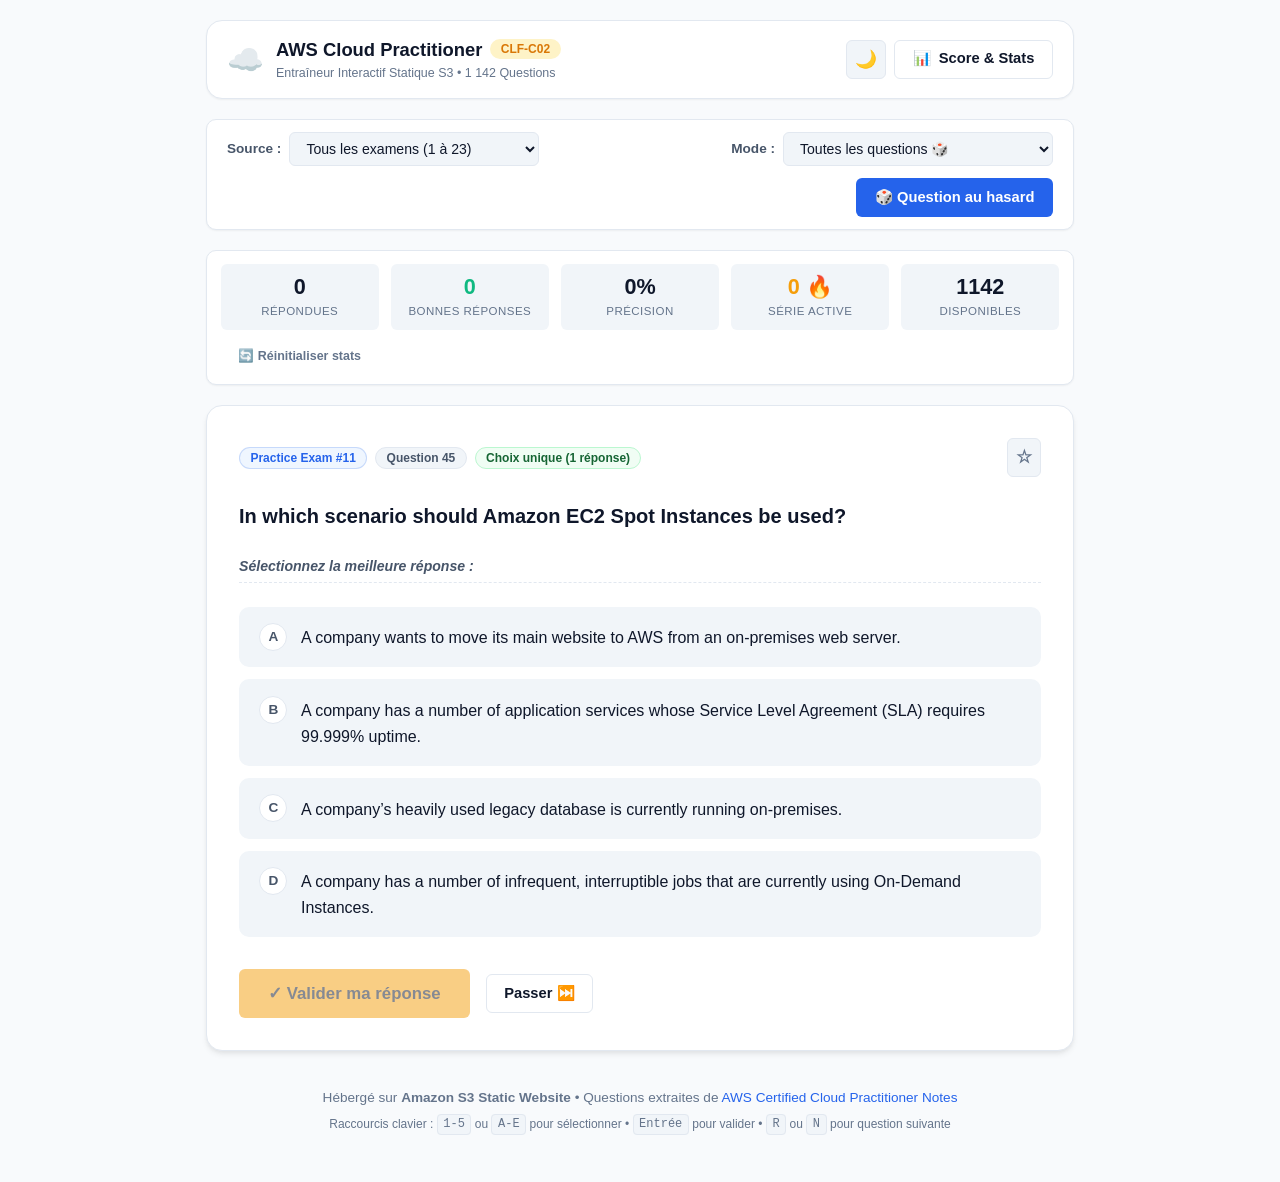
==== index.html @ acb63a07 "Initial commit: AWS Certified Cloud Practitioner Quiz (S3 Static Website)" ====
<!DOCTYPE html>
<html lang="fr">
<head>
  <meta charset="UTF-8">
  <meta name="viewport" content="width=device-width, initial-scale=1.0">
  <title>AWS Certified Cloud Practitioner - Quiz de Révision S3</title>
  <link rel="icon" href="data:image/svg+xml,<svg xmlns='http://www.w3.org/2000/svg' viewBox='0 0 100 100'><text y='.9em' font-size='90'>☁️</text></svg>">
  <link rel="stylesheet" href="style.css">
</head>
<body>
  <div class="app-container">
    <!-- Header -->
    <header class="navbar">
      <div class="brand">
        <div class="logo-icon">☁️</div>
        <div>
          <div class="brand-title">AWS Cloud Practitioner <span class="badge badge-accent">CLF-C02</span></div>
          <div class="brand-subtitle">Entraîneur Interactif Statique S3 • 1 142 Questions</div>
        </div>
      </div>
      <div class="nav-controls">
        <button id="theme-toggle" class="btn btn-icon" title="Changer le thème" aria-label="Changer de thème">
          <span id="theme-icon">🌙</span>
        </button>
        <button id="stats-toggle" class="btn btn-outline" title="Afficher les statistiques">
          📊 <span class="nav-btn-text">Score & Stats</span>
        </button>
      </div>
    </header>

    <!-- Filter & Mode Bar -->
    <section class="toolbar">
      <div class="toolbar-group">
        <label for="exam-select" class="toolbar-label">Source :</label>
        <select id="exam-select" class="form-select">
          <option value="all">Tous les examens (1 à 23)</option>
          <!-- Will be filled dynamically -->
        </select>
      </div>

      <div class="toolbar-group">
        <label for="filter-mode" class="toolbar-label">Mode :</label>
        <select id="filter-mode" class="form-select">
          <option value="all">Toutes les questions 🎲</option>
          <option value="unseen">Questions non vues uniquement 🆕</option>
          <option value="mistakes">Questions à revoir (Erreurs) ❌</option>
          <option value="bookmarks">Questions favorites (⭐)</option>
        </select>
      </div>

      <div class="toolbar-actions">
        <button id="btn-next-random" class="btn btn-primary" title="Tirer une nouvelle question au hasard (Raccourci: R ou N)">
          🎲 Question au hasard
        </button>
      </div>
    </section>

    <!-- Stats Drawer / Modal Banner -->
    <div id="stats-banner" class="stats-banner">
      <div class="stat-card">
        <div class="stat-val" id="stat-total">0</div>
        <div class="stat-label">Répondues</div>
      </div>
      <div class="stat-card">
        <div class="stat-val stat-success" id="stat-correct">0</div>
        <div class="stat-label">Bonnes réponses</div>
      </div>
      <div class="stat-card">
        <div class="stat-val" id="stat-accuracy">0%</div>
        <div class="stat-label">Précision</div>
      </div>
      <div class="stat-card">
        <div class="stat-val stat-warning" id="stat-streak">0 🔥</div>
        <div class="stat-label">Série active</div>
      </div>
      <div class="stat-card">
        <div class="stat-val" id="stat-remaining">1 142</div>
        <div class="stat-label">Disponibles</div>
      </div>
      <div class="stat-actions">
        <button id="btn-reset-stats" class="btn btn-sm btn-ghost" title="Remettre à zéro les compteurs">
          🔄 Réinitialiser stats
        </button>
      </div>
    </div>

    <!-- Main Question Card -->
    <main class="main-content">
      <div id="question-card" class="card">
        <!-- Question Meta -->
        <div class="question-header">
          <div class="question-badges">
            <span id="badge-exam" class="badge badge-primary">Exam #1</span>
            <span id="badge-number" class="badge badge-secondary">Question 1</span>
            <span id="badge-type" class="badge badge-info">Choix unique</span>
          </div>
          <div class="question-tools">
            <button id="btn-bookmark" class="btn btn-icon btn-ghost" title="Ajouter aux favoris">
              <span id="bookmark-icon">☆</span>
            </button>
          </div>
        </div>

        <!-- Question Prompt -->
        <h1 id="question-text" class="question-text">
          Chargement de la question...
        </h1>

        <!-- Hint / Choice Instruction -->
        <div id="choice-instruction" class="choice-instruction">
          Sélectionnez la meilleure réponse :
        </div>

        <!-- Options List -->
        <div id="options-container" class="options-container">
          <!-- Options injected via JavaScript -->
        </div>

        <!-- Action Button Bar -->
        <div class="card-footer">
          <button id="btn-submit" class="btn btn-accent btn-lg" disabled>
            ✓ Valider ma réponse
          </button>
          <button id="btn-skip" class="btn btn-outline" title="Passer directement à une autre question">
            Passer ⏭️
          </button>
        </div>

        <!-- Result & Feedback Box (hidden before submit) -->
        <div id="feedback-panel" class="feedback-panel hidden">
          <div id="feedback-header" class="feedback-header">
            <!-- Injected via JS -->
          </div>

          <div id="feedback-explanation" class="feedback-explanation hidden">
            <!-- Explanation text -->
          </div>

          <!-- Deep dive links (Approfondir le sujet) -->
          <div class="deep-dive-section">
            <div class="deep-dive-title">
              <span>📖</span>
              <strong>Approfondir et réviser la notion :</strong>
            </div>
            <div id="deep-dive-links" class="deep-dive-links">
              <!-- Resource links injected via JS -->
            </div>
          </div>

          <div class="feedback-actions">
            <button id="btn-next-after-feedback" class="btn btn-primary btn-lg">
              Question suivante au hasard 🎲
            </button>
          </div>
        </div>
      </div>
    </main>

    <!-- Footer -->
    <footer class="footer">
      <p>
        Hébergé sur <strong>Amazon S3 Static Website</strong> • Questions extraites de
        <a href="https://github.com/kananinirav/AWS-Certified-Cloud-Practitioner-Notes/blob/master/practice-exam/exams.md" target="_blank" rel="noopener noreferrer">AWS Certified Cloud Practitioner Notes</a>
      </p>
      <p class="footer-sub">
        Raccourcis clavier : <code>1-5</code> ou <code>A-E</code> pour sélectionner • <code>Entrée</code> pour valider • <code>R</code> ou <code>N</code> pour question suivante
      </p>
    </footer>
  </div>

  <!-- Load Dataset (Script tag ensures instant offline/file:// support) -->
  <script src="questions.js"></script>
  <!-- Load App Logic -->
  <script src="app.js"></script>
</body>
</html>
---- style.css ----
/* ==========================================================================
   AWS Certified Cloud Practitioner Quiz - S3 Static Website Styles
   ========================================================================== */

:root {
  --font-family: -apple-system, BlinkMacSystemFont, "Segoe UI", Roboto, Helvetica, Arial, sans-serif;
  
  /* Color Palette - Light Theme */
  --bg-primary: #f8fafc;
  --bg-surface: #ffffff;
  --bg-subtle: #f1f5f9;
  --bg-card: #ffffff;
  --text-main: #0f172a;
  --text-secondary: #475569;
  --text-muted: #64748b;
  
  --aws-navy: #1e293b;
  --aws-orange: #f59e0b;
  --aws-orange-dark: #d97706;
  --aws-orange-light: #fef3c7;
  --primary: #2563eb;
  --primary-hover: #1d4ed8;
  --primary-subtle: #eff6ff;
  
  --success: #10b981;
  --success-bg: #ecfdf5;
  --success-border: #6ee7b7;
  --danger: #ef4444;
  --danger-bg: #fef2f2;
  --danger-border: #fca5a5;
  --warning: #f59e0b;
  --warning-bg: #fffbeb;
  
  --border-color: #e2e8f0;
  --border-focus: #3b82f6;
  --shadow-sm: 0 1px 2px 0 rgba(0, 0, 0, 0.05);
  --shadow-md: 0 4px 6px -1px rgba(0, 0, 0, 0.08), 0 2px 4px -1px rgba(0, 0, 0, 0.04);
  --shadow-lg: 0 10px 15px -3px rgba(0, 0, 0, 0.08), 0 4px 6px -2px rgba(0, 0, 0, 0.04);
  --radius-sm: 6px;
  --radius-md: 10px;
  --radius-lg: 16px;
}

[data-theme="dark"] {
  --bg-primary: #0b0f19;
  --bg-surface: #111827;
  --bg-subtle: #1f2937;
  --bg-card: #151d2e;
  --text-main: #f3f4f6;
  --text-secondary: #9ca3af;
  --text-muted: #6b7280;
  
  --aws-navy: #0f172a;
  --border-color: #2e384d;
  --border-focus: #60a5fa;
  --primary-subtle: #1e293b;
  --success-bg: rgba(16, 185, 129, 0.15);
  --success-border: rgba(16, 185, 129, 0.4);
  --danger-bg: rgba(239, 68, 68, 0.15);
  --danger-border: rgba(239, 68, 68, 0.4);
  --warning-bg: rgba(245, 158, 11, 0.15);
}

* {
  box-sizing: border-box;
  margin: 0;
  padding: 0;
}

body {
  font-family: var(--font-family);
  background-color: var(--bg-primary);
  color: var(--text-main);
  line-height: 1.6;
  min-height: 100vh;
  transition: background-color 0.25s ease, color 0.25s ease;
}

.app-container {
  max-width: 900px;
  margin: 0 auto;
  padding: 1.25rem 1rem 3rem 1rem;
  display: flex;
  flex-direction: column;
  gap: 1.25rem;
}

/* ==========================================================================
   Header & Navbar
   ========================================================================== */
.navbar {
  display: flex;
  justify-content: space-between;
  align-items: center;
  padding: 0.85rem 1.25rem;
  background-color: var(--bg-surface);
  border: 1px solid var(--border-color);
  border-radius: var(--radius-lg);
  box-shadow: var(--shadow-sm);
}

.brand {
  display: flex;
  align-items: center;
  gap: 0.75rem;
}

.logo-icon {
  font-size: 1.85rem;
  line-height: 1;
}

.brand-title {
  font-size: 1.15rem;
  font-weight: 700;
  display: flex;
  align-items: center;
  gap: 0.5rem;
  color: var(--text-main);
}

.brand-subtitle {
  font-size: 0.78rem;
  color: var(--text-muted);
}

.nav-controls {
  display: flex;
  gap: 0.5rem;
  align-items: center;
}

/* ==========================================================================
   Toolbar (Exam Selector & Filter Mode)
   ========================================================================== */
.toolbar {
  display: flex;
  flex-wrap: wrap;
  align-items: center;
  justify-content: space-between;
  gap: 0.75rem;
  padding: 0.75rem 1.25rem;
  background-color: var(--bg-surface);
  border: 1px solid var(--border-color);
  border-radius: var(--radius-md);
  box-shadow: var(--shadow-sm);
}

.toolbar-group {
  display: flex;
  align-items: center;
  gap: 0.5rem;
}

.toolbar-label {
  font-size: 0.85rem;
  font-weight: 600;
  color: var(--text-secondary);
}

.form-select {
  background-color: var(--bg-subtle);
  color: var(--text-main);
  border: 1px solid var(--border-color);
  border-radius: var(--radius-sm);
  padding: 0.45rem 0.75rem;
  font-size: 0.88rem;
  outline: none;
  cursor: pointer;
  transition: border-color 0.2s;
}

.form-select:focus {
  border-color: var(--border-focus);
}

.toolbar-actions {
  margin-left: auto;
}

/* ==========================================================================
   Stats Banner
   ========================================================================== */
.stats-banner {
  display: grid;
  grid-template-columns: repeat(auto-fit, minmax(130px, 1fr));
  gap: 0.75rem;
  padding: 0.85rem;
  background-color: var(--bg-surface);
  border: 1px solid var(--border-color);
  border-radius: var(--radius-md);
  box-shadow: var(--shadow-sm);
}

.stat-card {
  background-color: var(--bg-subtle);
  border-radius: var(--radius-sm);
  padding: 0.6rem 0.75rem;
  text-align: center;
}

.stat-val {
  font-size: 1.35rem;
  font-weight: 800;
  line-height: 1.2;
}

.stat-label {
  font-size: 0.72rem;
  text-transform: uppercase;
  letter-spacing: 0.04em;
  color: var(--text-muted);
  margin-top: 0.15rem;
}

.stat-success {
  color: var(--success);
}

.stat-warning {
  color: var(--warning);
}

.stat-actions {
  display: flex;
  align-items: center;
  justify-content: center;
}

/* ==========================================================================
   Main Question Card
   ========================================================================== */
.card {
  background-color: var(--bg-card);
  border: 1px solid var(--border-color);
  border-radius: var(--radius-lg);
  padding: 2rem;
  box-shadow: var(--shadow-md);
  display: flex;
  flex-direction: column;
  gap: 1.5rem;
  position: relative;
  transition: transform 0.2s ease;
}

.question-header {
  display: flex;
  justify-content: space-between;
  align-items: center;
}

.question-badges {
  display: flex;
  flex-wrap: wrap;
  gap: 0.5rem;
}

.badge {
  display: inline-flex;
  align-items: center;
  font-size: 0.75rem;
  font-weight: 600;
  padding: 0.25rem 0.65rem;
  border-radius: 9999px;
  line-height: 1;
}

.badge-primary {
  background-color: var(--primary-subtle);
  color: var(--primary);
  border: 1px solid rgba(37, 99, 235, 0.2);
}

.badge-secondary {
  background-color: var(--bg-subtle);
  color: var(--text-secondary);
  border: 1px solid var(--border-color);
}

.badge-info {
  background-color: #f0fdf4;
  color: #166534;
  border: 1px solid #bbf7d0;
}

[data-theme="dark"] .badge-info {
  background-color: rgba(22, 101, 52, 0.3);
  color: #86efac;
  border-color: rgba(134, 239, 172, 0.3);
}

.badge-accent {
  background-color: var(--aws-orange-light);
  color: var(--aws-orange-dark);
  font-weight: 700;
}

[data-theme="dark"] .badge-accent {
  background-color: rgba(245, 158, 11, 0.2);
  color: #fbbf24;
}

.question-text {
  font-size: 1.25rem;
  font-weight: 600;
  line-height: 1.5;
  color: var(--text-main);
}

.choice-instruction {
  font-size: 0.88rem;
  font-weight: 600;
  color: var(--text-secondary);
  font-style: italic;
  padding-bottom: 0.25rem;
  border-bottom: 1px dashed var(--border-color);
}

/* ==========================================================================
   Options Container
   ========================================================================== */
.options-container {
  display: flex;
  flex-direction: column;
  gap: 0.75rem;
}

.option-item {
  display: flex;
  align-items: flex-start;
  gap: 0.85rem;
  padding: 0.9rem 1.15rem;
  background-color: var(--bg-subtle);
  border: 2px solid transparent;
  border-radius: var(--radius-md);
  cursor: pointer;
  transition: all 0.2s ease;
  user-select: none;
}

.option-item:hover:not(.locked) {
  background-color: var(--primary-subtle);
  border-color: rgba(37, 99, 235, 0.3);
}

.option-item.selected {
  background-color: var(--primary-subtle);
  border-color: var(--primary);
}

/* Correct / Wrong States After Validation */
.option-item.correct {
  background-color: var(--success-bg) !important;
  border-color: var(--success) !important;
  color: var(--text-main);
}

.option-item.wrong {
  background-color: var(--danger-bg) !important;
  border-color: var(--danger) !important;
  color: var(--text-main);
}

.option-letter {
  display: inline-flex;
  align-items: center;
  justify-content: center;
  width: 28px;
  height: 28px;
  min-width: 28px;
  border-radius: 50%;
  background-color: var(--bg-surface);
  border: 1px solid var(--border-color);
  font-size: 0.85rem;
  font-weight: 700;
  color: var(--text-secondary);
  transition: all 0.2s ease;
}

.option-item.selected .option-letter {
  background-color: var(--primary);
  color: #ffffff;
  border-color: var(--primary);
}

.option-item.correct .option-letter {
  background-color: var(--success);
  color: #ffffff;
  border-color: var(--success);
}

.option-item.wrong .option-letter {
  background-color: var(--danger);
  color: #ffffff;
  border-color: var(--danger);
}

.option-content {
  flex: 1;
  font-size: 1rem;
  padding-top: 0.15rem;
}

.option-indicator {
  font-size: 1.1rem;
  font-weight: bold;
}

/* ==========================================================================
   Buttons & Controls
   ========================================================================== */
.btn {
  display: inline-flex;
  align-items: center;
  justify-content: center;
  gap: 0.5rem;
  padding: 0.6rem 1.1rem;
  font-size: 0.92rem;
  font-weight: 600;
  border-radius: var(--radius-sm);
  border: 1px solid transparent;
  cursor: pointer;
  transition: all 0.2s ease;
  line-height: 1.2;
}

.btn:disabled {
  opacity: 0.5;
  cursor: not-allowed;
}

.btn-primary {
  background-color: var(--primary);
  color: #ffffff;
}

.btn-primary:hover:not(:disabled) {
  background-color: var(--primary-hover);
}

.btn-accent {
  background-color: var(--aws-orange);
  color: #0f172a;
}

.btn-accent:hover:not(:disabled) {
  background-color: var(--aws-orange-dark);
  color: #ffffff;
}

.btn-outline {
  background-color: transparent;
  border-color: var(--border-color);
  color: var(--text-main);
}

.btn-outline:hover:not(:disabled) {
  background-color: var(--bg-subtle);
  border-color: var(--text-secondary);
}

.btn-ghost {
  background-color: transparent;
  color: var(--text-muted);
}

.btn-ghost:hover:not(:disabled) {
  color: var(--text-main);
  background-color: var(--bg-subtle);
}

.btn-icon {
  padding: 0.5rem;
  border-radius: var(--radius-sm);
  font-size: 1.1rem;
  background-color: var(--bg-subtle);
  border: 1px solid var(--border-color);
}

.btn-lg {
  padding: 0.85rem 1.75rem;
  font-size: 1.05rem;
}

.btn-sm {
  padding: 0.35rem 0.65rem;
  font-size: 0.78rem;
}

.card-footer {
  display: flex;
  align-items: center;
  gap: 1rem;
  margin-top: 0.5rem;
}

/* ==========================================================================
   Feedback Panel & Deep Dive Section
   ========================================================================== */
.feedback-panel {
  margin-top: 1rem;
  padding: 1.5rem;
  background-color: var(--bg-subtle);
  border: 1px solid var(--border-color);
  border-radius: var(--radius-md);
  display: flex;
  flex-direction: column;
  gap: 1.25rem;
  animation: fadeIn 0.3s ease;
}

@keyframes fadeIn {
  from { opacity: 0; transform: translateY(6px); }
  to { opacity: 1; transform: translateY(0); }
}

.feedback-header {
  font-size: 1.15rem;
  font-weight: 700;
  display: flex;
  align-items: center;
  gap: 0.6rem;
}

.feedback-header.success {
  color: var(--success);
}

.feedback-header.error {
  color: var(--danger);
}

.feedback-explanation {
  background-color: var(--bg-surface);
  border: 1px solid var(--border-color);
  border-left: 4px solid var(--primary);
  border-radius: var(--radius-sm);
  padding: 1rem 1.25rem;
  font-size: 0.95rem;
  line-height: 1.6;
}

/* Deep Dive Links */
.deep-dive-section {
  display: flex;
  flex-direction: column;
  gap: 0.75rem;
}

.deep-dive-title {
  display: flex;
  align-items: center;
  gap: 0.5rem;
  font-size: 0.95rem;
  color: var(--text-main);
}

.deep-dive-links {
  display: flex;
  flex-direction: column;
  gap: 0.5rem;
}

.deep-dive-link {
  display: flex;
  align-items: center;
  justify-content: space-between;
  padding: 0.65rem 0.95rem;
  background-color: var(--bg-surface);
  border: 1px solid var(--border-color);
  border-radius: var(--radius-sm);
  text-decoration: none;
  color: var(--text-main);
  font-size: 0.9rem;
  transition: all 0.2s ease;
}

.deep-dive-link:hover {
  border-color: var(--primary);
  background-color: var(--primary-subtle);
  color: var(--primary);
  transform: translateX(4px);
}

.deep-dive-link-badge {
  font-size: 0.7rem;
  font-weight: 700;
  text-transform: uppercase;
  padding: 0.2rem 0.5rem;
  border-radius: 4px;
  background-color: var(--bg-subtle);
  color: var(--text-secondary);
}

.feedback-actions {
  display: flex;
  justify-content: flex-end;
  margin-top: 0.5rem;
}

/* ==========================================================================
   Footer
   ========================================================================== */
.footer {
  text-align: center;
  font-size: 0.85rem;
  color: var(--text-muted);
  display: flex;
  flex-direction: column;
  gap: 0.35rem;
  padding-top: 1rem;
}

.footer a {
  color: var(--primary);
  text-decoration: none;
}

.footer a:hover {
  text-decoration: underline;
}

.footer-sub {
  font-size: 0.75rem;
}

.footer-sub code {
  background-color: var(--bg-subtle);
  padding: 0.15rem 0.35rem;
  border-radius: 4px;
  border: 1px solid var(--border-color);
}

/* Utility */
.hidden {
  display: none !important;
}

/* Responsive */
@media (max-width: 640px) {
  .app-container {
    padding: 0.75rem 0.5rem;
  }
  .card {
    padding: 1.25rem 1rem;
  }
  .question-text {
    font-size: 1.1rem;
  }
  .nav-btn-text {
    display: none;
  }
  .toolbar {
    flex-direction: column;
    align-items: stretch;
  }
  .toolbar-actions {
    margin-left: 0;
  }
  .btn-lg {
    width: 100%;
  }
  .card-footer {
    flex-direction: column;
  }
}
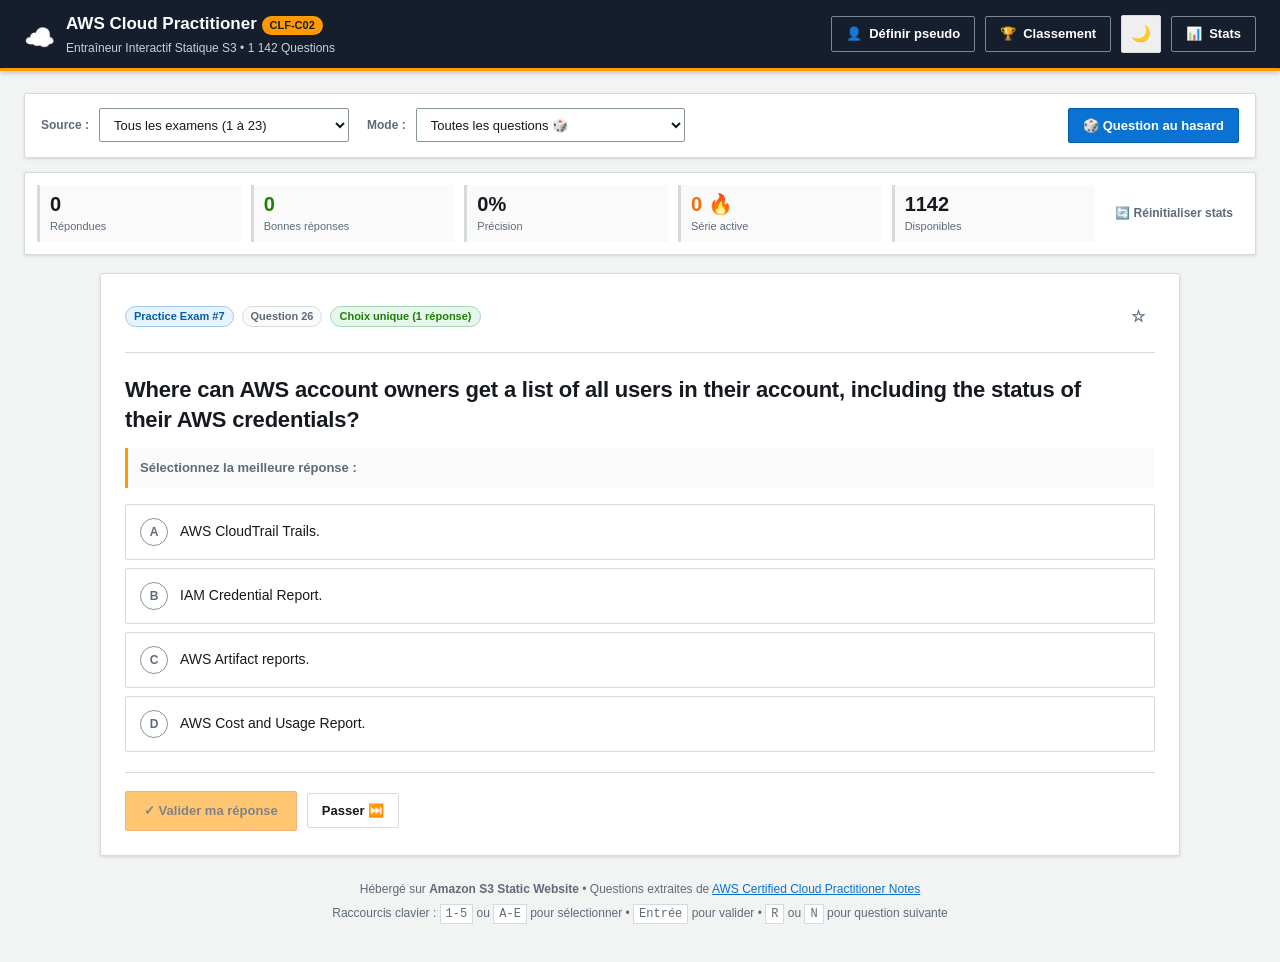
==== commit 04690689: "Add 100% Free Serverless Scoreboard with DynamoDB and Lambda Function URL" ====
--- a/index.html
+++ b/index.html
@@ -19,11 +19,17 @@
         </div>
       </div>
       <div class="nav-controls">
+        <button id="user-btn" class="btn btn-outline" title="Changer de pseudo">
+          👤 <span id="user-btn-text">Pseudo</span>
+        </button>
+        <button id="scoreboard-toggle" class="btn btn-outline" title="Afficher le classement DynamoDB">
+          🏆 <span class="nav-btn-text">Classement</span>
+        </button>
         <button id="theme-toggle" class="btn btn-icon" title="Changer le thème" aria-label="Changer de thème">
           <span id="theme-icon">🌙</span>
         </button>
         <button id="stats-toggle" class="btn btn-outline" title="Afficher les statistiques">
-          📊 <span class="nav-btn-text">Score & Stats</span>
+          📊 <span class="nav-btn-text">Stats</span>
         </button>
       </div>
     </header>
@@ -155,6 +161,37 @@
         </div>
       </div>
     </main>
+
+    <!-- Scoreboard Modal (DynamoDB) -->
+    <div id="scoreboard-modal" class="modal-overlay hidden" role="dialog" aria-modal="true">
+      <div class="modal-card">
+        <div class="modal-header">
+          <div class="modal-title">
+            <span>🏆</span> Classement des Réviseurs AWS
+          </div>
+          <button id="btn-close-scoreboard" class="btn btn-icon btn-ghost" title="Fermer la fenêtre">✕</button>
+        </div>
+
+        <div class="scoreboard-user-bar">
+          <label for="input-scoreboard-user">Votre Pseudo :</label>
+          <input type="text" id="input-scoreboard-user" class="form-input" placeholder="Ex: Bastien" maxlength="25">
+          <button id="btn-save-user" class="btn btn-sm btn-primary">Enregistrer</button>
+        </div>
+
+        <div id="scoreboard-content" class="scoreboard-table-container">
+          <div class="scoreboard-loading">Chargement du classement depuis Amazon DynamoDB...</div>
+        </div>
+
+        <div class="modal-footer">
+          <div id="scoreboard-sync-status" class="sync-status">
+            ☁️ Alimenté par Amazon DynamoDB & AWS Lambda (0 €)
+          </div>
+          <button id="btn-refresh-scoreboard" class="btn btn-sm btn-outline">
+            🔄 Rafraîchir
+          </button>
+        </div>
+      </div>
+    </div>
 
     <!-- Footer -->
     <footer class="footer">
--- a/style.css
+++ b/style.css
@@ -1,666 +1,279 @@
+:root {
+  --font-family: "Amazon Ember", "Segoe UI", Arial, sans-serif;
+  --bg: #f2f3f3;
+  --surface: #ffffff;
+  --surface-muted: #fafafa;
+  --navy: #161e2d;
+  --navy-2: #1f2937;
+  --text: #16191f;
+  --muted: #5f6b7a;
+  --border: #d5dbdb;
+  --orange: #ff9900;
+  --orange-dark: #ec7211;
+  --blue: #0972d3;
+  --blue-dark: #005ea6;
+  --green: #1d8102;
+  --red: #d13212;
+  --shadow: 0 1px 3px rgba(0,0,0,.12);
+  --radius: 2px;
+}
+
+[data-theme="dark"] {
+  --bg: #111827;
+  --surface: #1f2937;
+  --surface-muted: #263244;
+  --navy: #0b1220;
+  --navy-2: #162033;
+  --text: #f2f3f3;
+  --muted: #aab7c4;
+  --border: #405064;
+  --shadow: 0 1px 4px rgba(0,0,0,.35);
+}
+
+* { box-sizing: border-box; margin: 0; padding: 0; }
+body { font-family: var(--font-family); background: var(--bg); color: var(--text); line-height: 1.5; min-height: 100vh; }
+button, select { font: inherit; }
+button { cursor: pointer; }
+
+.app-container { max-width: 1440px; margin: 0 auto; padding: 0 24px 40px; }
+.navbar { margin: 0 -24px 22px; padding: 11px 24px; min-height: 58px; display: flex; align-items: center; justify-content: space-between; gap: 20px; background: var(--navy); color: #fff; border-bottom: 3px solid var(--orange); box-shadow: 0 2px 5px rgba(0,0,0,.2); }
+.brand { display: flex; align-items: center; gap: 12px; min-width: 0; }
+.logo-icon { width: 30px; height: 30px; display: grid; place-items: center; color: var(--orange); font-size: 25px; filter: grayscale(1) brightness(0) invert(1); }
+.brand-title { font-size: 17px; font-weight: 600; white-space: nowrap; }
+.brand-subtitle { color: #c6d0dc; font-size: 12px; margin-top: 2px; }
+.badge { display: inline-flex; align-items: center; padding: 3px 8px; border-radius: 12px; font-size: 11px; font-weight: 700; line-height: 1.2; }
+.badge-accent { background: var(--orange); color: #161e2d; }
+.badge-primary { background: #e7f3ff; color: #005ea6; border: 1px solid #9ec9ed; }
+.badge-secondary { background: var(--surface-muted); color: var(--muted); border: 1px solid var(--border); }
+.badge-info { background: #e7f6ec; color: #1d8102; border: 1px solid #a7d7b1; }
+.badge-warning { background: #fff3d6; color: #8d4b00; border: 1px solid #f2c66d; }
+
+.nav-controls, .toolbar-group, .card-footer { display: flex; align-items: center; gap: 10px; }
+.btn { display: inline-flex; align-items: center; justify-content: center; gap: 7px; min-height: 34px; padding: 7px 14px; border: 1px solid var(--border); border-radius: var(--radius); font-size: 13px; font-weight: 600; transition: background .15s, border-color .15s, box-shadow .15s; }
+.btn:focus-visible, select:focus-visible, .option-item:focus-visible { outline: 3px solid rgba(9,114,211,.35); outline-offset: 1px; }
+.btn:disabled { opacity: .55; cursor: not-allowed; }
+.btn-primary { color: #fff; background: var(--blue); border-color: var(--blue-dark); }
+.btn-primary:hover:not(:disabled) { background: var(--blue-dark); }
+.btn-accent { color: #161e2d; background: var(--orange); border-color: var(--orange-dark); }
+.btn-accent:hover:not(:disabled) { background: var(--orange-dark); color: #fff; }
+.btn-outline { background: transparent; color: inherit; }
+.navbar .btn-outline { color: #fff; border-color: #7b8794; }
+.btn-outline:hover:not(:disabled), .btn-ghost:hover:not(:disabled) { background: var(--surface-muted); }
+.navbar .btn-outline:hover { background: var(--navy-2); }
+.btn-ghost { background: transparent; color: var(--muted); border-color: transparent; }
+.btn-icon { min-width: 34px; padding: 6px 9px; font-size: 16px; }
+.btn-lg { min-height: 40px; padding: 9px 18px; }
+.btn-sm { min-height: 28px; padding: 5px 9px; font-size: 12px; }
+
+.toolbar, .stats-banner, .card { background: var(--surface); border: 1px solid var(--border); border-radius: var(--radius); box-shadow: var(--shadow); }
+.toolbar { display: flex; flex-wrap: wrap; align-items: center; gap: 18px; padding: 14px 16px; }
+.toolbar-label { color: var(--muted); font-size: 12px; font-weight: 700; }
+.form-select { min-height: 34px; padding: 6px 30px 6px 10px; color: var(--text); background: var(--surface); border: 1px solid #879596; border-radius: var(--radius); font-size: 13px; }
+.toolbar-actions { margin-left: auto; }
+.stats-banner { display: grid; grid-template-columns: repeat(5, minmax(100px, 1fr)) auto; gap: 10px; margin-top: 14px; padding: 12px; }
+.stat-card { padding: 7px 10px; text-align: left; border-left: 3px solid var(--border); background: var(--surface-muted); }
+.stat-val { font-size: 20px; font-weight: 700; line-height: 1.2; }
+.stat-label { color: var(--muted); font-size: 11px; margin-top: 2px; }
+.stat-success { color: var(--green); } .stat-warning { color: var(--orange-dark); }
+.stat-actions { display: flex; align-items: center; justify-content: center; }
+
+.main-content { margin-top: 18px; }
+.card { padding: 24px; scroll-margin-top: 16px; }
+.question-header { display: flex; align-items: center; justify-content: space-between; gap: 16px; padding-bottom: 16px; border-bottom: 1px solid var(--border); }
+.question-badges { display: flex; flex-wrap: wrap; gap: 8px; }
+.question-text { max-width: 980px; margin: 22px 0 12px; font-size: 22px; font-weight: 600; line-height: 1.4; letter-spacing: -.2px; }
+.choice-instruction { padding: 10px 12px; color: var(--muted); background: var(--surface-muted); border-left: 3px solid var(--orange); font-size: 13px; font-weight: 600; }
+.options-container { display: flex; flex-direction: column; gap: 8px; margin-top: 16px; }
+.option-item { display: flex; align-items: flex-start; gap: 12px; padding: 13px 14px; background: var(--surface); border: 1px solid var(--border); border-radius: var(--radius); cursor: pointer; transition: background .15s, border-color .15s, box-shadow .15s; }
+.option-item:hover:not(.locked) { background: #f1f8ff; border-color: var(--blue); box-shadow: 0 0 0 1px var(--blue); }
+[data-theme="dark"] .option-item:hover:not(.locked) { background: #243b55; }
+.option-item.selected { background: #e7f3ff; border-color: var(--blue); box-shadow: 0 0 0 1px var(--blue); }
+.option-item.correct { background: #e7f6ec !important; border-color: var(--green) !important; }
+.option-item.wrong { background: #fce8e6 !important; border-color: var(--red) !important; }
+.option-letter { flex: 0 0 28px; width: 28px; height: 28px; display: grid; place-items: center; border: 1px solid #879596; border-radius: 50%; color: var(--muted); font-size: 12px; font-weight: 700; }
+.option-item.selected .option-letter { color: #fff; background: var(--blue); border-color: var(--blue); }
+.option-item.correct .option-letter { color: #fff; background: var(--green); border-color: var(--green); }
+.option-item.wrong .option-letter { color: #fff; background: var(--red); border-color: var(--red); }
+.option-content { flex: 1; padding-top: 3px; font-size: 14px; }
+.option-indicator { width: 20px; font-weight: 700; text-align: center; }
+.card-footer { margin-top: 20px; padding-top: 18px; border-top: 1px solid var(--border); }
+.feedback-panel { margin-top: 18px; padding: 18px; background: var(--surface-muted); border: 1px solid var(--border); border-left: 4px solid var(--blue); border-radius: var(--radius); animation: fadeIn .2s ease; }
+.feedback-header { font-size: 16px; font-weight: 600; margin-bottom: 14px; } .feedback-header.success { color: var(--green); } .feedback-header.error { color: var(--red); }
+.feedback-explanation { padding: 13px; margin-bottom: 18px; background: var(--surface); border: 1px solid var(--border); font-size: 14px; }
+.deep-dive-section { display: flex; flex-direction: column; gap: 9px; } .deep-dive-title { font-size: 14px; }
+.deep-dive-links { display: flex; flex-direction: column; gap: 6px; }
+.deep-dive-link { display: flex; align-items: center; justify-content: space-between; gap: 12px; padding: 9px 12px; color: var(--text); background: var(--surface); border: 1px solid var(--border); text-decoration: none; font-size: 13px; }
+.deep-dive-link:hover { color: var(--blue-dark); border-color: var(--blue); background: #f1f8ff; }
+.deep-dive-link-badge { color: var(--muted); font-size: 11px; white-space: nowrap; }
+.feedback-actions { display: flex; justify-content: flex-end; margin-top: 18px; }
+.footer { padding: 24px 0 0; color: var(--muted); text-align: center; font-size: 12px; } .footer a { color: var(--blue); } .footer-sub { margin-top: 6px; } .footer code { padding: 2px 5px; background: var(--surface); border: 1px solid var(--border); }
+.hidden { display: none !important; }
+@keyframes fadeIn { from { opacity: 0; transform: translateY(4px); } to { opacity: 1; transform: translateY(0); } }
+@media (max-width: 760px) { .app-container { padding: 0 12px 28px; } .navbar { margin: 0 -12px 16px; padding: 10px 12px; } .brand-subtitle { display: none; } .brand-title { font-size: 14px; } .nav-btn-text { display: none; } .toolbar { align-items: stretch; flex-direction: column; gap: 10px; } .toolbar-group { justify-content: space-between; } .toolbar-actions { margin-left: 0; } .toolbar-actions .btn { width: 100%; } .stats-banner { grid-template-columns: repeat(2, 1fr); } .stat-actions { grid-column: 1 / -1; justify-content: flex-start; } .card { padding: 16px; } .question-text { font-size: 19px; } .card-footer { align-items: stretch; flex-direction: column; } .card-footer .btn { width: 100%; } .deep-dive-link { align-items: flex-start; flex-direction: column; gap: 5px; } }
+@media (prefers-reduced-motion: reduce) { *, *::before, *::after { animation-duration: .01ms !important; transition-duration: .01ms !important; scroll-behavior: auto !important; } }
+
+@media (max-width: 480px) { .logo-icon { display: none; } .question-header { align-items: flex-start; } }
+
+/* Keep feedback colors readable in dark mode. */
+[data-theme="dark"] .option-item.correct { background: #17351f !important; }
+[data-theme="dark"] .option-item.wrong { background: #45201d !important; }
+[data-theme="dark"] .badge-primary { background: #173b5c; color: #9ed0ff; border-color: #326b9d; }
+[data-theme="dark"] .badge-info { background: #17351f; color: #a7d7b1; border-color: #3d7547; }
+[data-theme="dark"] .badge-warning { background: #4a3415; color: #f6c56f; border-color: #8d672b; }
+[data-theme="dark"] .option-item.selected { background: #173b5c; }
+[data-theme="dark"] .deep-dive-link:hover { background: #173b5c; }
+[data-theme="dark"] .feedback-explanation { background: var(--surface); }
+[data-theme="dark"] .logo-icon { filter: none; }
+[data-theme="dark"] .navbar .btn-outline:hover { background: #263244; }
+
+.sr-only { position: absolute; width: 1px; height: 1px; padding: 0; margin: -1px; overflow: hidden; clip: rect(0,0,0,0); white-space: nowrap; border: 0; }
+.warning { color: var(--orange-dark); }
+.question-tools { display: flex; align-items: center; }
+.locked { cursor: default; }
+
+/* The AWS console keeps controls dense, explicit, and action-oriented. */
+@media (min-width: 1100px) { .main-content { max-width: 1080px; margin-left: auto; margin-right: auto; } }
+
 /* ==========================================================================
-   AWS Certified Cloud Practitioner Quiz - S3 Static Website Styles
+   Scoreboard Modal & User Management
    ========================================================================== */
-
-:root {
-  --font-family: -apple-system, BlinkMacSystemFont, "Segoe UI", Roboto, Helvetica, Arial, sans-serif;
-  
-  /* Color Palette - Light Theme */
-  --bg-primary: #f8fafc;
-  --bg-surface: #ffffff;
-  --bg-subtle: #f1f5f9;
-  --bg-card: #ffffff;
-  --text-main: #0f172a;
-  --text-secondary: #475569;
-  --text-muted: #64748b;
-  
-  --aws-navy: #1e293b;
-  --aws-orange: #f59e0b;
-  --aws-orange-dark: #d97706;
-  --aws-orange-light: #fef3c7;
-  --primary: #2563eb;
-  --primary-hover: #1d4ed8;
-  --primary-subtle: #eff6ff;
-  
-  --success: #10b981;
-  --success-bg: #ecfdf5;
-  --success-border: #6ee7b7;
-  --danger: #ef4444;
-  --danger-bg: #fef2f2;
-  --danger-border: #fca5a5;
-  --warning: #f59e0b;
-  --warning-bg: #fffbeb;
-  
-  --border-color: #e2e8f0;
-  --border-focus: #3b82f6;
-  --shadow-sm: 0 1px 2px 0 rgba(0, 0, 0, 0.05);
-  --shadow-md: 0 4px 6px -1px rgba(0, 0, 0, 0.08), 0 2px 4px -1px rgba(0, 0, 0, 0.04);
-  --shadow-lg: 0 10px 15px -3px rgba(0, 0, 0, 0.08), 0 4px 6px -2px rgba(0, 0, 0, 0.04);
-  --radius-sm: 6px;
-  --radius-md: 10px;
-  --radius-lg: 16px;
-}
-
-[data-theme="dark"] {
-  --bg-primary: #0b0f19;
-  --bg-surface: #111827;
-  --bg-subtle: #1f2937;
-  --bg-card: #151d2e;
-  --text-main: #f3f4f6;
-  --text-secondary: #9ca3af;
-  --text-muted: #6b7280;
-  
-  --aws-navy: #0f172a;
-  --border-color: #2e384d;
-  --border-focus: #60a5fa;
-  --primary-subtle: #1e293b;
-  --success-bg: rgba(16, 185, 129, 0.15);
-  --success-border: rgba(16, 185, 129, 0.4);
-  --danger-bg: rgba(239, 68, 68, 0.15);
-  --danger-border: rgba(239, 68, 68, 0.4);
-  --warning-bg: rgba(245, 158, 11, 0.15);
-}
-
-* {
-  box-sizing: border-box;
-  margin: 0;
-  padding: 0;
-}
-
-body {
-  font-family: var(--font-family);
-  background-color: var(--bg-primary);
-  color: var(--text-main);
-  line-height: 1.6;
-  min-height: 100vh;
-  transition: background-color 0.25s ease, color 0.25s ease;
-}
-
-.app-container {
-  max-width: 900px;
-  margin: 0 auto;
-  padding: 1.25rem 1rem 3rem 1rem;
+.modal-overlay {
+  position: fixed;
+  inset: 0;
+  background: rgba(0, 0, 0, 0.6);
+  backdrop-filter: blur(3px);
+  display: flex;
+  align-items: center;
+  justify-content: center;
+  z-index: 1000;
+  padding: 16px;
+  animation: fadeIn 0.2s ease;
+}
+
+.modal-card {
+  background: var(--surface);
+  color: var(--text);
+  border: 1px solid var(--border);
+  border-radius: var(--radius);
+  max-width: 650px;
+  width: 100%;
+  max-height: 85vh;
   display: flex;
   flex-direction: column;
-  gap: 1.25rem;
-}
-
-/* ==========================================================================
-   Header & Navbar
-   ========================================================================== */
-.navbar {
-  display: flex;
+  box-shadow: 0 10px 25px rgba(0, 0, 0, 0.3);
+}
+
+.modal-header {
+  display: flex;
+  align-items: center;
   justify-content: space-between;
-  align-items: center;
-  padding: 0.85rem 1.25rem;
-  background-color: var(--bg-surface);
-  border: 1px solid var(--border-color);
-  border-radius: var(--radius-lg);
-  box-shadow: var(--shadow-sm);
-}
-
-.brand {
-  display: flex;
-  align-items: center;
-  gap: 0.75rem;
-}
-
-.logo-icon {
-  font-size: 1.85rem;
-  line-height: 1;
-}
-
-.brand-title {
-  font-size: 1.15rem;
-  font-weight: 700;
-  display: flex;
-  align-items: center;
-  gap: 0.5rem;
-  color: var(--text-main);
-}
-
-.brand-subtitle {
-  font-size: 0.78rem;
-  color: var(--text-muted);
-}
-
-.nav-controls {
-  display: flex;
-  gap: 0.5rem;
-  align-items: center;
-}
-
-/* ==========================================================================
-   Toolbar (Exam Selector & Filter Mode)
-   ========================================================================== */
-.toolbar {
-  display: flex;
-  flex-wrap: wrap;
+  padding: 14px 18px;
+  border-bottom: 1px solid var(--border);
+}
+
+.modal-title {
+  font-size: 16px;
+  font-weight: 700;
+  display: flex;
+  align-items: center;
+  gap: 8px;
+}
+
+.scoreboard-user-bar {
+  display: flex;
+  align-items: center;
+  gap: 10px;
+  padding: 12px 18px;
+  background: var(--surface-muted);
+  border-bottom: 1px solid var(--border);
+  font-size: 13px;
+  font-weight: 600;
+}
+
+.form-input {
+  flex: 1;
+  min-height: 32px;
+  padding: 4px 10px;
+  background: var(--surface);
+  color: var(--text);
+  border: 1px solid var(--border);
+  border-radius: var(--radius);
+  font-size: 13px;
+}
+
+.form-input:focus {
+  border-color: var(--blue);
+  outline: none;
+}
+
+.scoreboard-table-container {
+  overflow-y: auto;
+  padding: 12px 18px;
+  max-height: 48vh;
+}
+
+.scoreboard-table {
+  width: 100%;
+  border-collapse: collapse;
+  font-size: 13px;
+  text-align: left;
+}
+
+.scoreboard-table th {
+  padding: 8px 10px;
+  background: var(--surface-muted);
+  color: var(--muted);
+  font-weight: 700;
+  font-size: 11px;
+  text-transform: uppercase;
+  border-bottom: 2px solid var(--border);
+}
+
+.scoreboard-table td {
+  padding: 9px 10px;
+  border-bottom: 1px solid var(--border);
+}
+
+.scoreboard-table tr:hover {
+  background: var(--surface-muted);
+}
+
+.scoreboard-table tr.current-user-row {
+  background: rgba(9, 114, 211, 0.12) !important;
+  font-weight: 700;
+}
+
+.rank-badge {
+  display: inline-flex;
+  align-items: center;
+  justify-content: center;
+  width: 24px;
+  height: 24px;
+  border-radius: 50%;
+  font-weight: 700;
+  font-size: 12px;
+}
+
+.rank-1 { color: #f59e0b; font-size: 16px; }
+.rank-2 { color: #94a3b8; font-size: 16px; }
+.rank-3 { color: #b45309; font-size: 16px; }
+
+.modal-footer {
+  display: flex;
   align-items: center;
   justify-content: space-between;
-  gap: 0.75rem;
-  padding: 0.75rem 1.25rem;
-  background-color: var(--bg-surface);
-  border: 1px solid var(--border-color);
-  border-radius: var(--radius-md);
-  box-shadow: var(--shadow-sm);
-}
-
-.toolbar-group {
-  display: flex;
-  align-items: center;
-  gap: 0.5rem;
-}
-
-.toolbar-label {
-  font-size: 0.85rem;
-  font-weight: 600;
-  color: var(--text-secondary);
-}
-
-.form-select {
-  background-color: var(--bg-subtle);
-  color: var(--text-main);
-  border: 1px solid var(--border-color);
-  border-radius: var(--radius-sm);
-  padding: 0.45rem 0.75rem;
-  font-size: 0.88rem;
-  outline: none;
-  cursor: pointer;
-  transition: border-color 0.2s;
-}
-
-.form-select:focus {
-  border-color: var(--border-focus);
-}
-
-.toolbar-actions {
-  margin-left: auto;
-}
-
-/* ==========================================================================
-   Stats Banner
-   ========================================================================== */
-.stats-banner {
-  display: grid;
-  grid-template-columns: repeat(auto-fit, minmax(130px, 1fr));
-  gap: 0.75rem;
-  padding: 0.85rem;
-  background-color: var(--bg-surface);
-  border: 1px solid var(--border-color);
-  border-radius: var(--radius-md);
-  box-shadow: var(--shadow-sm);
-}
-
-.stat-card {
-  background-color: var(--bg-subtle);
-  border-radius: var(--radius-sm);
-  padding: 0.6rem 0.75rem;
+  padding: 12px 18px;
+  border-top: 1px solid var(--border);
+  background: var(--surface-muted);
+}
+
+.sync-status {
+  font-size: 11px;
+  color: var(--muted);
+}
+
+.scoreboard-loading {
   text-align: center;
-}
-
-.stat-val {
-  font-size: 1.35rem;
-  font-weight: 800;
-  line-height: 1.2;
-}
-
-.stat-label {
-  font-size: 0.72rem;
-  text-transform: uppercase;
-  letter-spacing: 0.04em;
-  color: var(--text-muted);
-  margin-top: 0.15rem;
-}
-
-.stat-success {
-  color: var(--success);
-}
-
-.stat-warning {
-  color: var(--warning);
-}
-
-.stat-actions {
-  display: flex;
-  align-items: center;
-  justify-content: center;
-}
-
-/* ==========================================================================
-   Main Question Card
-   ========================================================================== */
-.card {
-  background-color: var(--bg-card);
-  border: 1px solid var(--border-color);
-  border-radius: var(--radius-lg);
-  padding: 2rem;
-  box-shadow: var(--shadow-md);
-  display: flex;
-  flex-direction: column;
-  gap: 1.5rem;
-  position: relative;
-  transition: transform 0.2s ease;
-}
-
-.question-header {
-  display: flex;
-  justify-content: space-between;
-  align-items: center;
-}
-
-.question-badges {
-  display: flex;
-  flex-wrap: wrap;
-  gap: 0.5rem;
-}
-
-.badge {
-  display: inline-flex;
-  align-items: center;
-  font-size: 0.75rem;
-  font-weight: 600;
-  padding: 0.25rem 0.65rem;
-  border-radius: 9999px;
-  line-height: 1;
-}
-
-.badge-primary {
-  background-color: var(--primary-subtle);
-  color: var(--primary);
-  border: 1px solid rgba(37, 99, 235, 0.2);
-}
-
-.badge-secondary {
-  background-color: var(--bg-subtle);
-  color: var(--text-secondary);
-  border: 1px solid var(--border-color);
-}
-
-.badge-info {
-  background-color: #f0fdf4;
-  color: #166534;
-  border: 1px solid #bbf7d0;
-}
-
-[data-theme="dark"] .badge-info {
-  background-color: rgba(22, 101, 52, 0.3);
-  color: #86efac;
-  border-color: rgba(134, 239, 172, 0.3);
-}
-
-.badge-accent {
-  background-color: var(--aws-orange-light);
-  color: var(--aws-orange-dark);
-  font-weight: 700;
-}
-
-[data-theme="dark"] .badge-accent {
-  background-color: rgba(245, 158, 11, 0.2);
-  color: #fbbf24;
-}
-
-.question-text {
-  font-size: 1.25rem;
-  font-weight: 600;
-  line-height: 1.5;
-  color: var(--text-main);
-}
-
-.choice-instruction {
-  font-size: 0.88rem;
-  font-weight: 600;
-  color: var(--text-secondary);
-  font-style: italic;
-  padding-bottom: 0.25rem;
-  border-bottom: 1px dashed var(--border-color);
-}
-
-/* ==========================================================================
-   Options Container
-   ========================================================================== */
-.options-container {
-  display: flex;
-  flex-direction: column;
-  gap: 0.75rem;
-}
-
-.option-item {
-  display: flex;
-  align-items: flex-start;
-  gap: 0.85rem;
-  padding: 0.9rem 1.15rem;
-  background-color: var(--bg-subtle);
-  border: 2px solid transparent;
-  border-radius: var(--radius-md);
-  cursor: pointer;
-  transition: all 0.2s ease;
-  user-select: none;
-}
-
-.option-item:hover:not(.locked) {
-  background-color: var(--primary-subtle);
-  border-color: rgba(37, 99, 235, 0.3);
-}
-
-.option-item.selected {
-  background-color: var(--primary-subtle);
-  border-color: var(--primary);
-}
-
-/* Correct / Wrong States After Validation */
-.option-item.correct {
-  background-color: var(--success-bg) !important;
-  border-color: var(--success) !important;
-  color: var(--text-main);
-}
-
-.option-item.wrong {
-  background-color: var(--danger-bg) !important;
-  border-color: var(--danger) !important;
-  color: var(--text-main);
-}
-
-.option-letter {
-  display: inline-flex;
-  align-items: center;
-  justify-content: center;
-  width: 28px;
-  height: 28px;
-  min-width: 28px;
-  border-radius: 50%;
-  background-color: var(--bg-surface);
-  border: 1px solid var(--border-color);
-  font-size: 0.85rem;
-  font-weight: 700;
-  color: var(--text-secondary);
-  transition: all 0.2s ease;
-}
-
-.option-item.selected .option-letter {
-  background-color: var(--primary);
-  color: #ffffff;
-  border-color: var(--primary);
-}
-
-.option-item.correct .option-letter {
-  background-color: var(--success);
-  color: #ffffff;
-  border-color: var(--success);
-}
-
-.option-item.wrong .option-letter {
-  background-color: var(--danger);
-  color: #ffffff;
-  border-color: var(--danger);
-}
-
-.option-content {
-  flex: 1;
-  font-size: 1rem;
-  padding-top: 0.15rem;
-}
-
-.option-indicator {
-  font-size: 1.1rem;
-  font-weight: bold;
-}
-
-/* ==========================================================================
-   Buttons & Controls
-   ========================================================================== */
-.btn {
-  display: inline-flex;
-  align-items: center;
-  justify-content: center;
-  gap: 0.5rem;
-  padding: 0.6rem 1.1rem;
-  font-size: 0.92rem;
-  font-weight: 600;
-  border-radius: var(--radius-sm);
-  border: 1px solid transparent;
-  cursor: pointer;
-  transition: all 0.2s ease;
-  line-height: 1.2;
-}
-
-.btn:disabled {
-  opacity: 0.5;
-  cursor: not-allowed;
-}
-
-.btn-primary {
-  background-color: var(--primary);
-  color: #ffffff;
-}
-
-.btn-primary:hover:not(:disabled) {
-  background-color: var(--primary-hover);
-}
-
-.btn-accent {
-  background-color: var(--aws-orange);
-  color: #0f172a;
-}
-
-.btn-accent:hover:not(:disabled) {
-  background-color: var(--aws-orange-dark);
-  color: #ffffff;
-}
-
-.btn-outline {
-  background-color: transparent;
-  border-color: var(--border-color);
-  color: var(--text-main);
-}
-
-.btn-outline:hover:not(:disabled) {
-  background-color: var(--bg-subtle);
-  border-color: var(--text-secondary);
-}
-
-.btn-ghost {
-  background-color: transparent;
-  color: var(--text-muted);
-}
-
-.btn-ghost:hover:not(:disabled) {
-  color: var(--text-main);
-  background-color: var(--bg-subtle);
-}
-
-.btn-icon {
-  padding: 0.5rem;
-  border-radius: var(--radius-sm);
-  font-size: 1.1rem;
-  background-color: var(--bg-subtle);
-  border: 1px solid var(--border-color);
-}
-
-.btn-lg {
-  padding: 0.85rem 1.75rem;
-  font-size: 1.05rem;
-}
-
-.btn-sm {
-  padding: 0.35rem 0.65rem;
-  font-size: 0.78rem;
-}
-
-.card-footer {
-  display: flex;
-  align-items: center;
-  gap: 1rem;
-  margin-top: 0.5rem;
-}
-
-/* ==========================================================================
-   Feedback Panel & Deep Dive Section
-   ========================================================================== */
-.feedback-panel {
-  margin-top: 1rem;
-  padding: 1.5rem;
-  background-color: var(--bg-subtle);
-  border: 1px solid var(--border-color);
-  border-radius: var(--radius-md);
-  display: flex;
-  flex-direction: column;
-  gap: 1.25rem;
-  animation: fadeIn 0.3s ease;
-}
-
-@keyframes fadeIn {
-  from { opacity: 0; transform: translateY(6px); }
-  to { opacity: 1; transform: translateY(0); }
-}
-
-.feedback-header {
-  font-size: 1.15rem;
-  font-weight: 700;
-  display: flex;
-  align-items: center;
-  gap: 0.6rem;
-}
-
-.feedback-header.success {
-  color: var(--success);
-}
-
-.feedback-header.error {
-  color: var(--danger);
-}
-
-.feedback-explanation {
-  background-color: var(--bg-surface);
-  border: 1px solid var(--border-color);
-  border-left: 4px solid var(--primary);
-  border-radius: var(--radius-sm);
-  padding: 1rem 1.25rem;
-  font-size: 0.95rem;
-  line-height: 1.6;
-}
-
-/* Deep Dive Links */
-.deep-dive-section {
-  display: flex;
-  flex-direction: column;
-  gap: 0.75rem;
-}
-
-.deep-dive-title {
-  display: flex;
-  align-items: center;
-  gap: 0.5rem;
-  font-size: 0.95rem;
-  color: var(--text-main);
-}
-
-.deep-dive-links {
-  display: flex;
-  flex-direction: column;
-  gap: 0.5rem;
-}
-
-.deep-dive-link {
-  display: flex;
-  align-items: center;
-  justify-content: space-between;
-  padding: 0.65rem 0.95rem;
-  background-color: var(--bg-surface);
-  border: 1px solid var(--border-color);
-  border-radius: var(--radius-sm);
-  text-decoration: none;
-  color: var(--text-main);
-  font-size: 0.9rem;
-  transition: all 0.2s ease;
-}
-
-.deep-dive-link:hover {
-  border-color: var(--primary);
-  background-color: var(--primary-subtle);
-  color: var(--primary);
-  transform: translateX(4px);
-}
-
-.deep-dive-link-badge {
-  font-size: 0.7rem;
-  font-weight: 700;
-  text-transform: uppercase;
-  padding: 0.2rem 0.5rem;
-  border-radius: 4px;
-  background-color: var(--bg-subtle);
-  color: var(--text-secondary);
-}
-
-.feedback-actions {
-  display: flex;
-  justify-content: flex-end;
-  margin-top: 0.5rem;
-}
-
-/* ==========================================================================
-   Footer
-   ========================================================================== */
-.footer {
-  text-align: center;
-  font-size: 0.85rem;
-  color: var(--text-muted);
-  display: flex;
-  flex-direction: column;
-  gap: 0.35rem;
-  padding-top: 1rem;
-}
-
-.footer a {
-  color: var(--primary);
-  text-decoration: none;
-}
-
-.footer a:hover {
-  text-decoration: underline;
-}
-
-.footer-sub {
-  font-size: 0.75rem;
-}
-
-.footer-sub code {
-  background-color: var(--bg-subtle);
-  padding: 0.15rem 0.35rem;
-  border-radius: 4px;
-  border: 1px solid var(--border-color);
-}
-
-/* Utility */
-.hidden {
-  display: none !important;
-}
-
-/* Responsive */
-@media (max-width: 640px) {
-  .app-container {
-    padding: 0.75rem 0.5rem;
-  }
-  .card {
-    padding: 1.25rem 1rem;
-  }
-  .question-text {
-    font-size: 1.1rem;
-  }
-  .nav-btn-text {
-    display: none;
-  }
-  .toolbar {
-    flex-direction: column;
-    align-items: stretch;
-  }
-  .toolbar-actions {
-    margin-left: 0;
-  }
-  .btn-lg {
-    width: 100%;
-  }
-  .card-footer {
-    flex-direction: column;
-  }
-}
+  padding: 30px;
+  color: var(--muted);
+}
